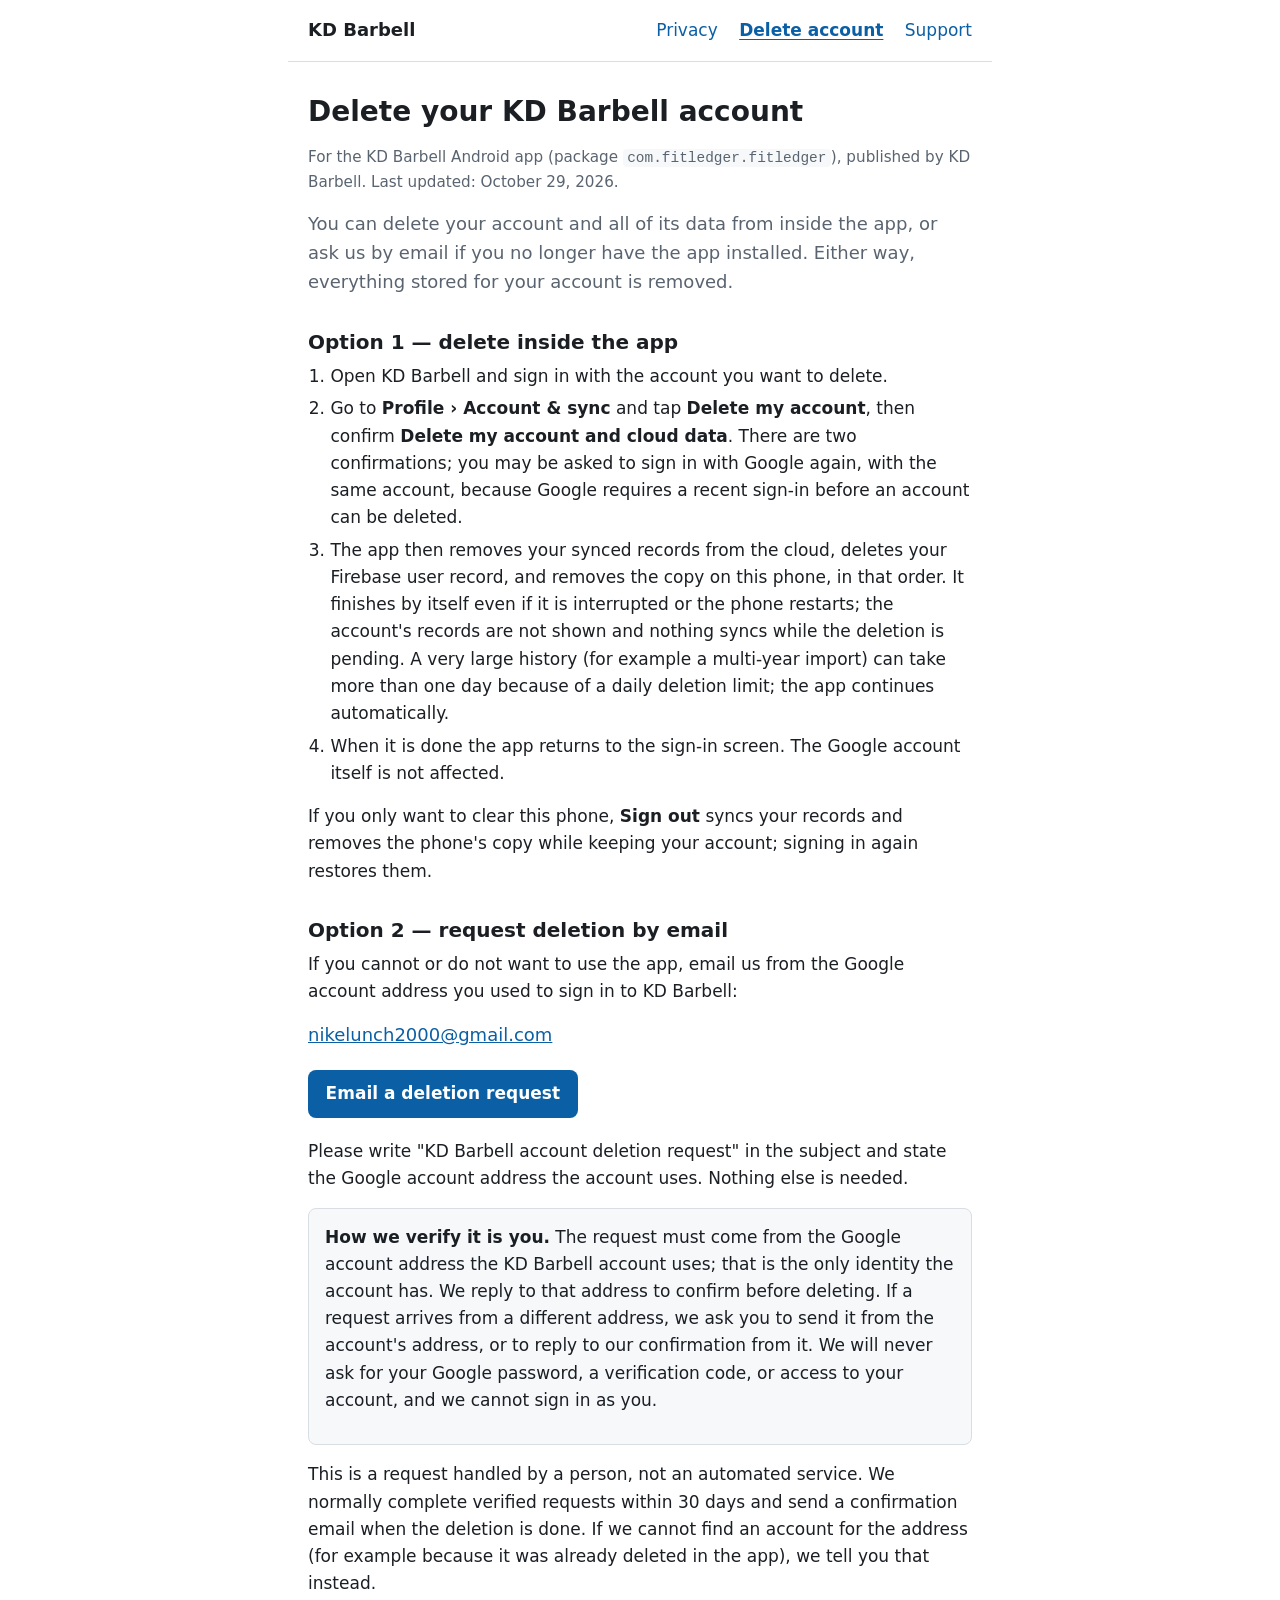
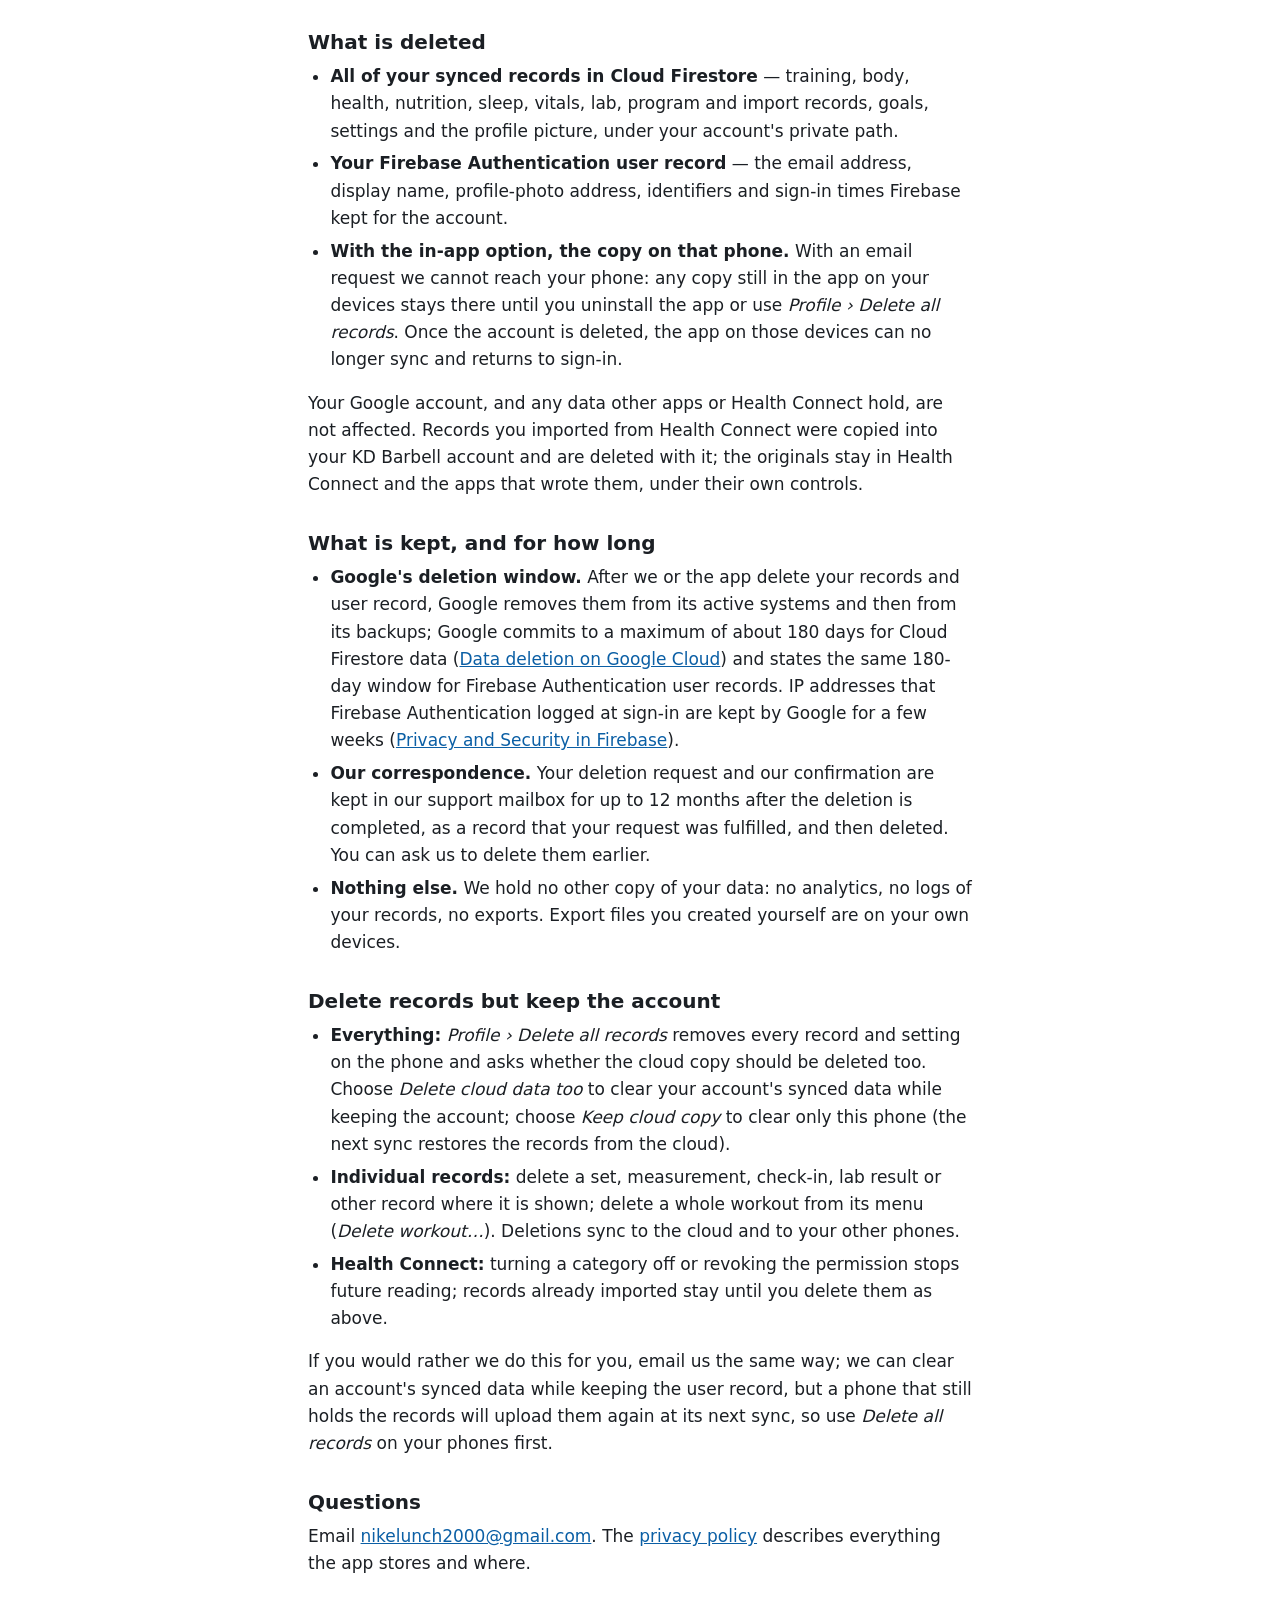
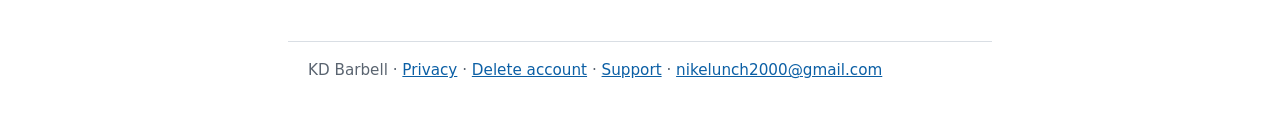
==== delete-account.html @ f9168381 "Publish KD Barbell privacy, deletion and support pages" ====
<!DOCTYPE html>
<html lang="en">
<head>
  <meta charset="utf-8">
  <meta name="viewport" content="width=device-width, initial-scale=1">
  <title>Delete your KD Barbell account</title>
  <meta name="description" content="How to delete your KD Barbell account and data: inside the Android app, or by email without installing the app.">
  <link rel="stylesheet" href="styles.css">
  <link rel="icon" href="favicon.svg" type="image/svg+xml">
</head>
<body>
  <header class="site">
    <a class="brand" href="index.html">KD Barbell</a>
    <nav aria-label="Site">
      <a href="privacy.html">Privacy</a>
      <a href="delete-account.html" aria-current="page">Delete account</a>
      <a href="support.html">Support</a>
    </nav>
  </header>

  <main>
    <h1>Delete your KD Barbell account</h1>
    <p class="meta">For the KD Barbell Android app (package <code>com.fitledger.fitledger</code>), published by KD Barbell. Last updated: October 29, 2026.</p>

    <p class="lead">You can delete your account and all of its data from inside the app, or ask us by email if you no longer have the app installed. Either way, everything stored for your account is removed.</p>

    <h2 id="in-app">Option 1 — delete inside the app</h2>
    <ol>
      <li>Open KD Barbell and sign in with the account you want to delete.</li>
      <li>Go to <strong>Profile › Account &amp; sync</strong> and tap <strong>Delete my account</strong>, then confirm <strong>Delete my account and cloud data</strong>. There are two confirmations; you may be asked to sign in with Google again, with the same account, because Google requires a recent sign-in before an account can be deleted.</li>
      <li>The app then removes your synced records from the cloud, deletes your Firebase user record, and removes the copy on this phone, in that order. It finishes by itself even if it is interrupted or the phone restarts; the account's records are not shown and nothing syncs while the deletion is pending. A very large history (for example a multi-year import) can take more than one day because of a daily deletion limit; the app continues automatically.</li>
      <li>When it is done the app returns to the sign-in screen. The Google account itself is not affected.</li>
    </ol>
    <p>If you only want to clear this phone, <strong>Sign out</strong> syncs your records and removes the phone's copy while keeping your account; signing in again restores them.</p>

    <h2 id="email">Option 2 — request deletion by email</h2>
    <p>If you cannot or do not want to use the app, email us from the Google account address you used to sign in to KD Barbell:</p>
    <p class="contact"><a href="mailto:nikelunch2000@gmail.com?subject=KD%20Barbell%20account%20deletion%20request">nikelunch2000@gmail.com</a></p>
    <p><a class="button" href="mailto:nikelunch2000@gmail.com?subject=KD%20Barbell%20account%20deletion%20request&amp;body=Please%20delete%20my%20KD%20Barbell%20account%20and%20all%20of%20its%20data.%0A%0AGoogle%20account%20used%20to%20sign%20in%3A%20">Email a deletion request</a></p>
    <p>Please write "KD Barbell account deletion request" in the subject and state the Google account address the account uses. Nothing else is needed.</p>
    <div class="note">
      <p><strong>How we verify it is you.</strong> The request must come from the Google account address the KD Barbell account uses; that is the only identity the account has. We reply to that address to confirm before deleting. If a request arrives from a different address, we ask you to send it from the account's address, or to reply to our confirmation from it. We will never ask for your Google password, a verification code, or access to your account, and we cannot sign in as you.</p>
    </div>
    <p>This is a request handled by a person, not an automated service. We normally complete verified requests within 30 days and send a confirmation email when the deletion is done. If we cannot find an account for the address (for example because it was already deleted in the app), we tell you that instead.</p>

    <h2 id="what-is-deleted">What is deleted</h2>
    <ul>
      <li><strong>All of your synced records in Cloud Firestore</strong> — training, body, health, nutrition, sleep, vitals, lab, program and import records, goals, settings and the profile picture, under your account's private path.</li>
      <li><strong>Your Firebase Authentication user record</strong> — the email address, display name, profile-photo address, identifiers and sign-in times Firebase kept for the account.</li>
      <li><strong>With the in-app option, the copy on that phone.</strong> With an email request we cannot reach your phone: any copy still in the app on your devices stays there until you uninstall the app or use <em>Profile › Delete all records</em>. Once the account is deleted, the app on those devices can no longer sync and returns to sign-in.</li>
    </ul>
    <p>Your Google account, and any data other apps or Health Connect hold, are not affected. Records you imported from Health Connect were copied into your KD Barbell account and are deleted with it; the originals stay in Health Connect and the apps that wrote them, under their own controls.</p>

    <h2 id="retained">What is kept, and for how long</h2>
    <ul>
      <li><strong>Google's deletion window.</strong> After we or the app delete your records and user record, Google removes them from its active systems and then from its backups; Google commits to a maximum of about 180 days for Cloud Firestore data (<a href="https://cloud.google.com/docs/security/deletion" rel="noopener">Data deletion on Google Cloud</a>) and states the same 180-day window for Firebase Authentication user records. IP addresses that Firebase Authentication logged at sign-in are kept by Google for a few weeks (<a href="https://firebase.google.com/support/privacy" rel="noopener">Privacy and Security in Firebase</a>).</li>
      <li><strong>Our correspondence.</strong> Your deletion request and our confirmation are kept in our support mailbox for up to 12 months after the deletion is completed, as a record that your request was fulfilled, and then deleted. You can ask us to delete them earlier.</li>
      <li><strong>Nothing else.</strong> We hold no other copy of your data: no analytics, no logs of your records, no exports. Export files you created yourself are on your own devices.</li>
    </ul>

    <h2 id="keep-account">Delete records but keep the account</h2>
    <ul>
      <li><strong>Everything:</strong> <em>Profile › Delete all records</em> removes every record and setting on the phone and asks whether the cloud copy should be deleted too. Choose <em>Delete cloud data too</em> to clear your account's synced data while keeping the account; choose <em>Keep cloud copy</em> to clear only this phone (the next sync restores the records from the cloud).</li>
      <li><strong>Individual records:</strong> delete a set, measurement, check-in, lab result or other record where it is shown; delete a whole workout from its menu (<em>Delete workout…</em>). Deletions sync to the cloud and to your other phones.</li>
      <li><strong>Health Connect:</strong> turning a category off or revoking the permission stops future reading; records already imported stay until you delete them as above.</li>
    </ul>
    <p>If you would rather we do this for you, email us the same way; we can clear an account's synced data while keeping the user record, but a phone that still holds the records will upload them again at its next sync, so use <em>Delete all records</em> on your phones first.</p>

    <h2 id="questions">Questions</h2>
    <p>Email <a href="mailto:nikelunch2000@gmail.com">nikelunch2000@gmail.com</a>. The <a href="privacy.html">privacy policy</a> describes everything the app stores and where.</p>
  </main>

  <footer class="site">
    <p>KD Barbell · <a href="privacy.html">Privacy</a> · <a href="delete-account.html">Delete account</a> · <a href="support.html">Support</a> · <a href="mailto:nikelunch2000@gmail.com">nikelunch2000@gmail.com</a></p>
  </footer>
</body>
</html>
---- styles.css ----
/* KD Barbell website — plain CSS, no frameworks, no web fonts. */

:root {
  color-scheme: light dark;
  --bg: #ffffff;
  --fg: #1b1f24;
  --muted: #5a6470;
  --line: #d9dee4;
  --accent: #0b5fa5;
  --accent-bg: #eef5fc;
  --note-bg: #f6f8fa;
}

@media (prefers-color-scheme: dark) {
  :root {
    --bg: #0f1216;
    --fg: #e6e9ee;
    --muted: #a4adb8;
    --line: #2b323b;
    --accent: #6fb3ff;
    --accent-bg: #16202d;
    --note-bg: #161b22;
  }
}

* {
  box-sizing: border-box;
}

html {
  -webkit-text-size-adjust: 100%;
}

body {
  margin: 0;
  background: var(--bg);
  color: var(--fg);
  font-family: system-ui, -apple-system, "Segoe UI", Roboto, "Helvetica Neue", Arial, sans-serif;
  font-size: 1.0625rem;
  line-height: 1.6;
}

header.site,
main,
footer.site {
  width: 100%;
  max-width: 44rem;
  margin: 0 auto;
  padding: 0 1.25rem;
}

header.site {
  display: flex;
  flex-wrap: wrap;
  align-items: center;
  gap: 0.5rem 1.25rem;
  padding-top: 1rem;
  padding-bottom: 1rem;
  border-bottom: 1px solid var(--line);
}

header.site .brand {
  font-weight: 700;
  font-size: 1.125rem;
  text-decoration: none;
  color: var(--fg);
  margin-right: auto;
}

header.site nav a {
  color: var(--accent);
  text-decoration: none;
  margin-right: 1rem;
}

header.site nav a:last-child {
  margin-right: 0;
}

header.site nav a[aria-current="page"] {
  font-weight: 600;
  text-decoration: underline;
  text-underline-offset: 0.2em;
}

main {
  padding-top: 1.5rem;
  padding-bottom: 3rem;
}

h1 {
  font-size: 1.75rem;
  line-height: 1.25;
  margin: 0.5rem 0 1rem;
}

h2 {
  font-size: 1.25rem;
  line-height: 1.3;
  margin: 2rem 0 0.5rem;
}

h3 {
  font-size: 1.0625rem;
  margin: 1.25rem 0 0.25rem;
}

p,
ul,
ol,
table {
  margin: 0 0 1rem;
}

ul,
ol {
  padding-left: 1.4rem;
}

li {
  margin-bottom: 0.35rem;
}

a {
  color: var(--accent);
}

a:focus-visible,
button:focus-visible {
  outline: 3px solid var(--accent);
  outline-offset: 2px;
}

code {
  font-family: ui-monospace, SFMono-Regular, Menlo, Consolas, monospace;
  font-size: 0.95em;
  background: var(--note-bg);
  padding: 0.05em 0.3em;
  border-radius: 4px;
  overflow-wrap: anywhere;
}

.lead {
  font-size: 1.125rem;
  color: var(--muted);
}

.meta {
  color: var(--muted);
  font-size: 0.95rem;
}

.note {
  background: var(--note-bg);
  border: 1px solid var(--line);
  border-radius: 8px;
  padding: 0.9rem 1rem;
  margin: 1rem 0;
}

.callout {
  background: var(--accent-bg);
  border: 1px solid var(--line);
  border-left: 4px solid var(--accent);
  border-radius: 8px;
  padding: 0.9rem 1rem;
  margin: 1rem 0;
}

.contact {
  font-size: 1.125rem;
  overflow-wrap: anywhere;
}

.button {
  display: inline-block;
  background: var(--accent);
  color: #ffffff;
  text-decoration: none;
  font-weight: 600;
  padding: 0.65rem 1.1rem;
  border-radius: 8px;
  margin: 0.25rem 0.5rem 0.25rem 0;
}

.button.secondary {
  background: transparent;
  color: var(--accent);
  border: 2px solid var(--accent);
}

.cards {
  display: grid;
  gap: 1rem;
  grid-template-columns: 1fr;
  padding: 0;
  list-style: none;
}

@media (min-width: 40rem) {
  .cards {
    grid-template-columns: 1fr 1fr;
  }
}

.cards li {
  border: 1px solid var(--line);
  border-radius: 10px;
  padding: 1rem;
  margin: 0;
}

.cards li h2 {
  margin: 0 0 0.35rem;
  font-size: 1.125rem;
}

.cards li p {
  margin: 0 0 0.5rem;
  color: var(--muted);
}

table {
  width: 100%;
  border-collapse: collapse;
  font-size: 0.95rem;
}

th,
td {
  text-align: left;
  vertical-align: top;
  padding: 0.5rem 0.6rem;
  border-bottom: 1px solid var(--line);
}

th {
  font-weight: 600;
}

.table-wrap {
  overflow-x: auto;
  -webkit-overflow-scrolling: touch;
}

footer.site {
  border-top: 1px solid var(--line);
  padding-top: 1rem;
  padding-bottom: 2rem;
  color: var(--muted);
  font-size: 0.95rem;
}

footer.site a {
  color: var(--accent);
}

@media print {
  header.site nav,
  .button {
    display: none;
  }
}
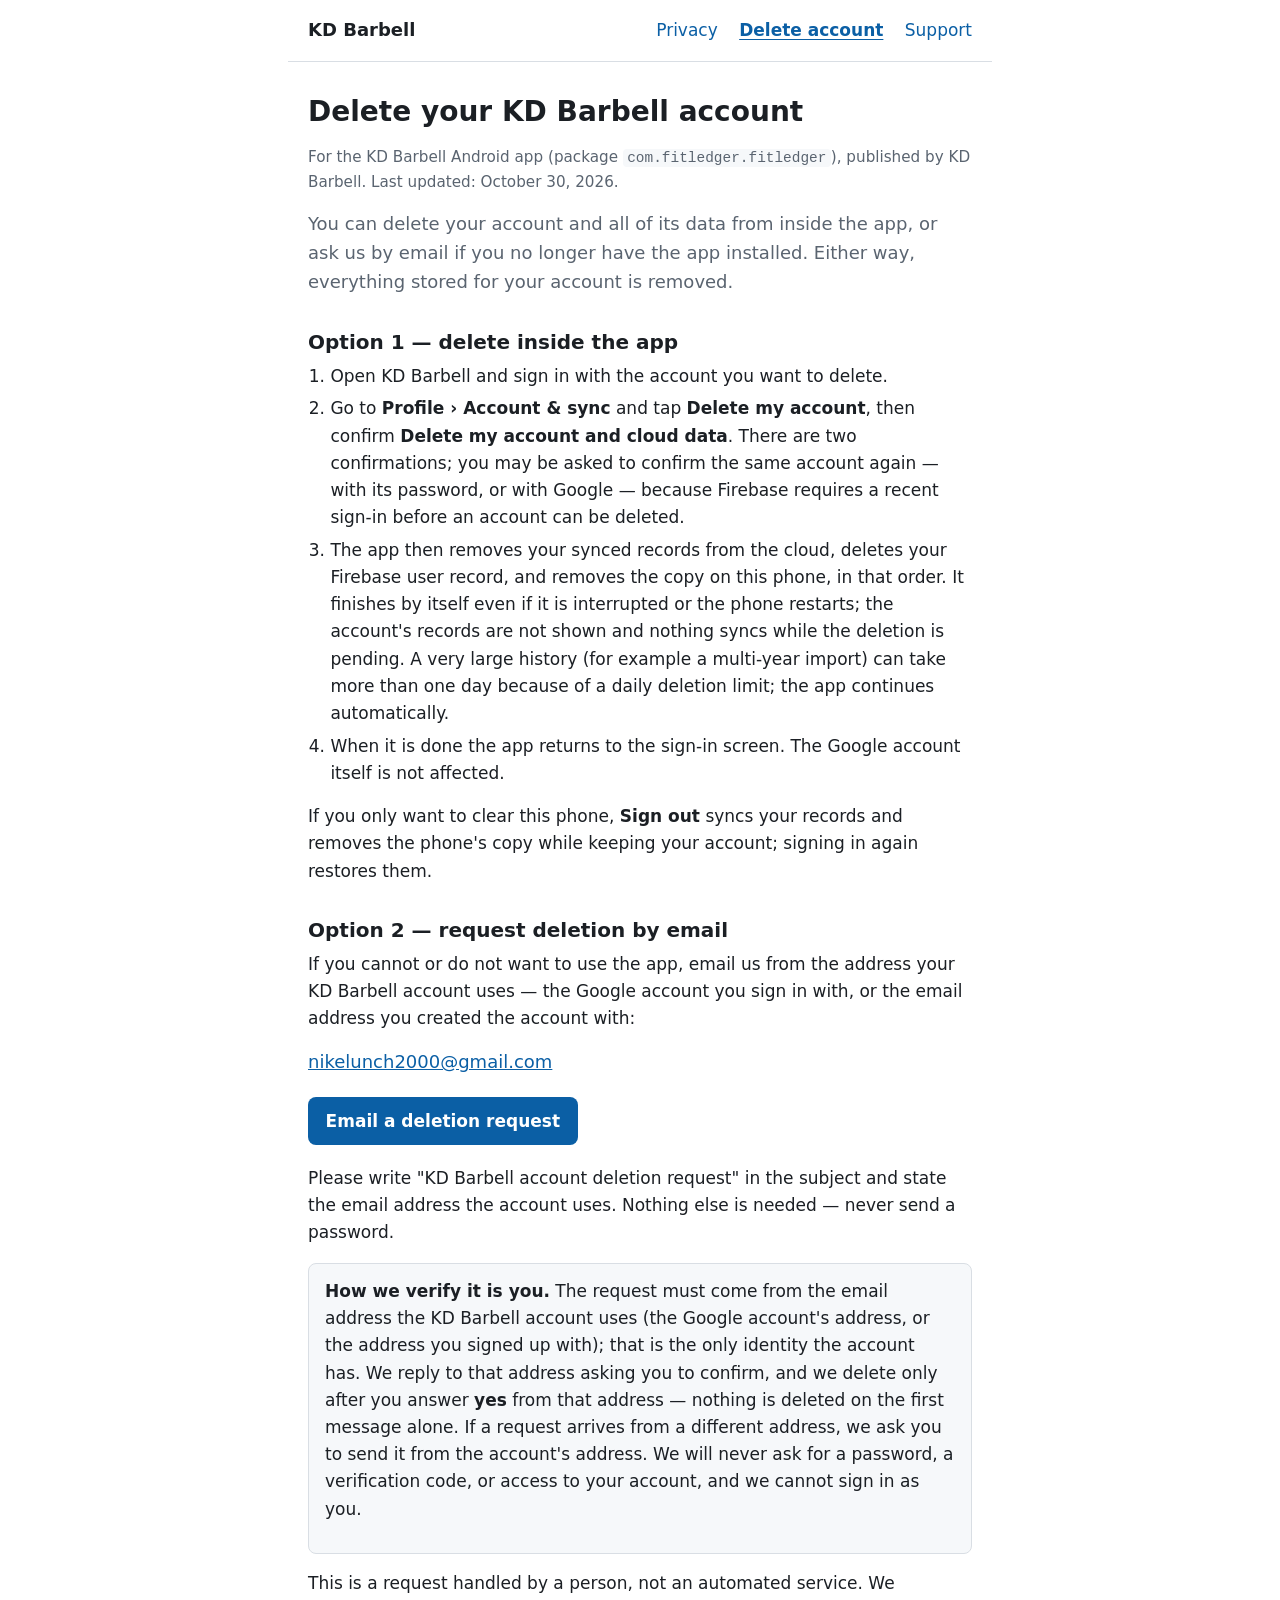
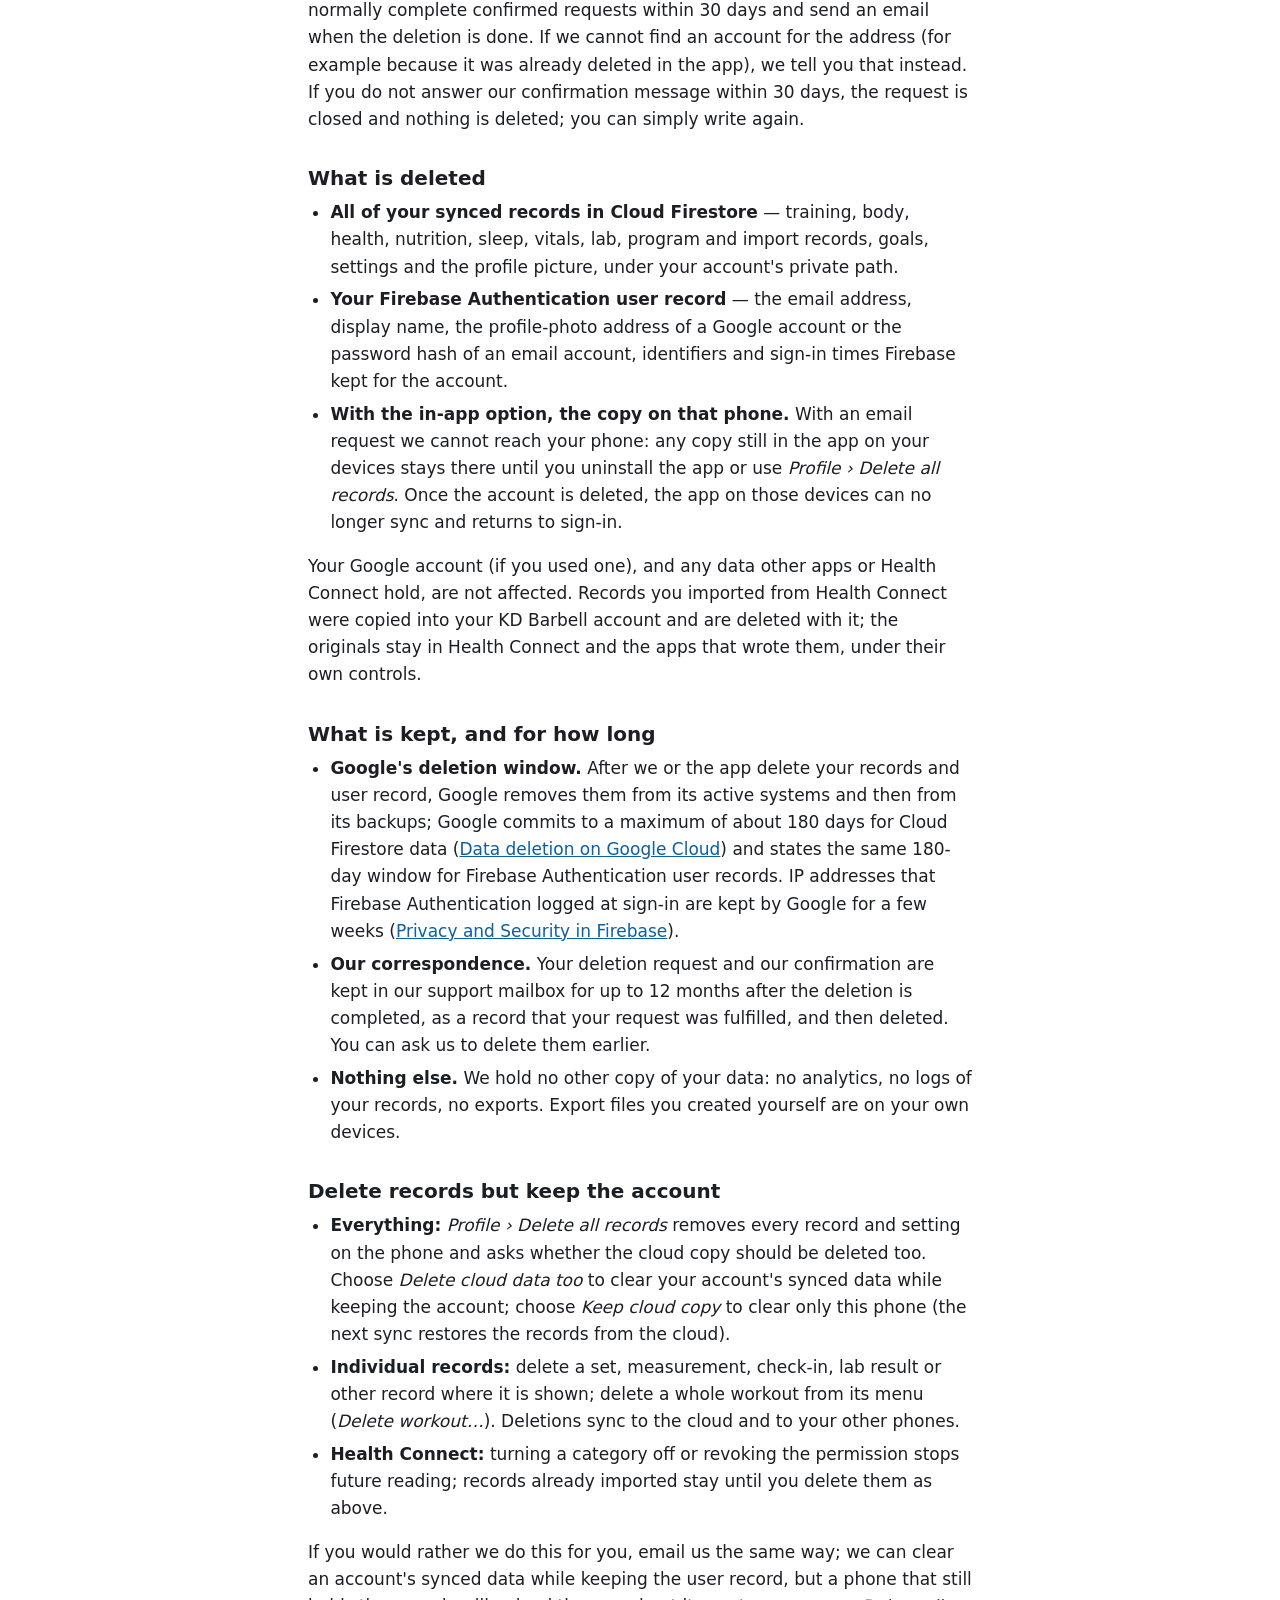
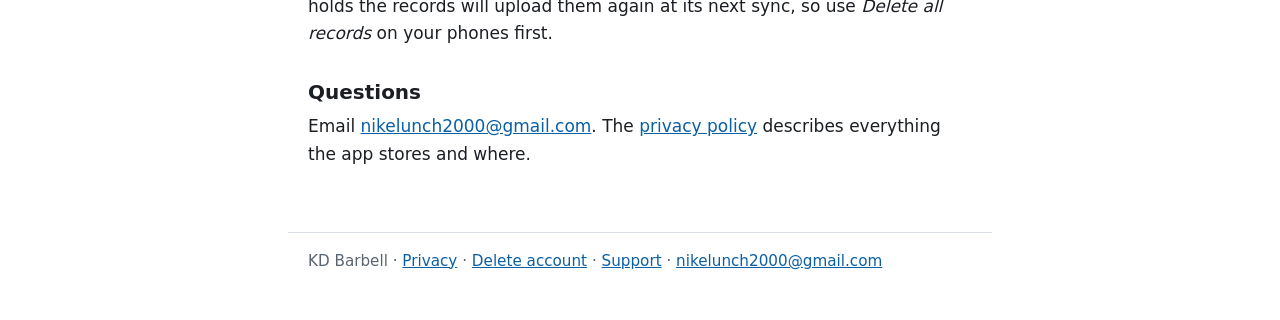
==== commit bd690544: "Document email/password accounts and verified deletion requests Update the four public pages for KD " ====
--- a/delete-account.html
+++ b/delete-account.html
@@ -1,77 +1,78 @@
-<!DOCTYPE html>
-<html lang="en">
-<head>
-  <meta charset="utf-8">
-  <meta name="viewport" content="width=device-width, initial-scale=1">
-  <title>Delete your KD Barbell account</title>
-  <meta name="description" content="How to delete your KD Barbell account and data: inside the Android app, or by email without installing the app.">
-  <link rel="stylesheet" href="styles.css">
-  <link rel="icon" href="favicon.svg" type="image/svg+xml">
-</head>
-<body>
-  <header class="site">
-    <a class="brand" href="index.html">KD Barbell</a>
-    <nav aria-label="Site">
-      <a href="privacy.html">Privacy</a>
-      <a href="delete-account.html" aria-current="page">Delete account</a>
-      <a href="support.html">Support</a>
-    </nav>
-  </header>
-
-  <main>
-    <h1>Delete your KD Barbell account</h1>
-    <p class="meta">For the KD Barbell Android app (package <code>com.fitledger.fitledger</code>), published by KD Barbell. Last updated: October 29, 2026.</p>
-
-    <p class="lead">You can delete your account and all of its data from inside the app, or ask us by email if you no longer have the app installed. Either way, everything stored for your account is removed.</p>
-
-    <h2 id="in-app">Option 1 — delete inside the app</h2>
-    <ol>
-      <li>Open KD Barbell and sign in with the account you want to delete.</li>
-      <li>Go to <strong>Profile › Account &amp; sync</strong> and tap <strong>Delete my account</strong>, then confirm <strong>Delete my account and cloud data</strong>. There are two confirmations; you may be asked to sign in with Google again, with the same account, because Google requires a recent sign-in before an account can be deleted.</li>
-      <li>The app then removes your synced records from the cloud, deletes your Firebase user record, and removes the copy on this phone, in that order. It finishes by itself even if it is interrupted or the phone restarts; the account's records are not shown and nothing syncs while the deletion is pending. A very large history (for example a multi-year import) can take more than one day because of a daily deletion limit; the app continues automatically.</li>
-      <li>When it is done the app returns to the sign-in screen. The Google account itself is not affected.</li>
-    </ol>
-    <p>If you only want to clear this phone, <strong>Sign out</strong> syncs your records and removes the phone's copy while keeping your account; signing in again restores them.</p>
-
-    <h2 id="email">Option 2 — request deletion by email</h2>
-    <p>If you cannot or do not want to use the app, email us from the Google account address you used to sign in to KD Barbell:</p>
-    <p class="contact"><a href="mailto:nikelunch2000@gmail.com?subject=KD%20Barbell%20account%20deletion%20request">nikelunch2000@gmail.com</a></p>
-    <p><a class="button" href="mailto:nikelunch2000@gmail.com?subject=KD%20Barbell%20account%20deletion%20request&amp;body=Please%20delete%20my%20KD%20Barbell%20account%20and%20all%20of%20its%20data.%0A%0AGoogle%20account%20used%20to%20sign%20in%3A%20">Email a deletion request</a></p>
-    <p>Please write "KD Barbell account deletion request" in the subject and state the Google account address the account uses. Nothing else is needed.</p>
-    <div class="note">
-      <p><strong>How we verify it is you.</strong> The request must come from the Google account address the KD Barbell account uses; that is the only identity the account has. We reply to that address to confirm before deleting. If a request arrives from a different address, we ask you to send it from the account's address, or to reply to our confirmation from it. We will never ask for your Google password, a verification code, or access to your account, and we cannot sign in as you.</p>
-    </div>
-    <p>This is a request handled by a person, not an automated service. We normally complete verified requests within 30 days and send a confirmation email when the deletion is done. If we cannot find an account for the address (for example because it was already deleted in the app), we tell you that instead.</p>
-
-    <h2 id="what-is-deleted">What is deleted</h2>
-    <ul>
-      <li><strong>All of your synced records in Cloud Firestore</strong> — training, body, health, nutrition, sleep, vitals, lab, program and import records, goals, settings and the profile picture, under your account's private path.</li>
-      <li><strong>Your Firebase Authentication user record</strong> — the email address, display name, profile-photo address, identifiers and sign-in times Firebase kept for the account.</li>
-      <li><strong>With the in-app option, the copy on that phone.</strong> With an email request we cannot reach your phone: any copy still in the app on your devices stays there until you uninstall the app or use <em>Profile › Delete all records</em>. Once the account is deleted, the app on those devices can no longer sync and returns to sign-in.</li>
-    </ul>
-    <p>Your Google account, and any data other apps or Health Connect hold, are not affected. Records you imported from Health Connect were copied into your KD Barbell account and are deleted with it; the originals stay in Health Connect and the apps that wrote them, under their own controls.</p>
-
-    <h2 id="retained">What is kept, and for how long</h2>
-    <ul>
-      <li><strong>Google's deletion window.</strong> After we or the app delete your records and user record, Google removes them from its active systems and then from its backups; Google commits to a maximum of about 180 days for Cloud Firestore data (<a href="https://cloud.google.com/docs/security/deletion" rel="noopener">Data deletion on Google Cloud</a>) and states the same 180-day window for Firebase Authentication user records. IP addresses that Firebase Authentication logged at sign-in are kept by Google for a few weeks (<a href="https://firebase.google.com/support/privacy" rel="noopener">Privacy and Security in Firebase</a>).</li>
-      <li><strong>Our correspondence.</strong> Your deletion request and our confirmation are kept in our support mailbox for up to 12 months after the deletion is completed, as a record that your request was fulfilled, and then deleted. You can ask us to delete them earlier.</li>
-      <li><strong>Nothing else.</strong> We hold no other copy of your data: no analytics, no logs of your records, no exports. Export files you created yourself are on your own devices.</li>
-    </ul>
-
-    <h2 id="keep-account">Delete records but keep the account</h2>
-    <ul>
-      <li><strong>Everything:</strong> <em>Profile › Delete all records</em> removes every record and setting on the phone and asks whether the cloud copy should be deleted too. Choose <em>Delete cloud data too</em> to clear your account's synced data while keeping the account; choose <em>Keep cloud copy</em> to clear only this phone (the next sync restores the records from the cloud).</li>
-      <li><strong>Individual records:</strong> delete a set, measurement, check-in, lab result or other record where it is shown; delete a whole workout from its menu (<em>Delete workout…</em>). Deletions sync to the cloud and to your other phones.</li>
-      <li><strong>Health Connect:</strong> turning a category off or revoking the permission stops future reading; records already imported stay until you delete them as above.</li>
-    </ul>
-    <p>If you would rather we do this for you, email us the same way; we can clear an account's synced data while keeping the user record, but a phone that still holds the records will upload them again at its next sync, so use <em>Delete all records</em> on your phones first.</p>
-
-    <h2 id="questions">Questions</h2>
-    <p>Email <a href="mailto:nikelunch2000@gmail.com">nikelunch2000@gmail.com</a>. The <a href="privacy.html">privacy policy</a> describes everything the app stores and where.</p>
-  </main>
-
-  <footer class="site">
-    <p>KD Barbell · <a href="privacy.html">Privacy</a> · <a href="delete-account.html">Delete account</a> · <a href="support.html">Support</a> · <a href="mailto:nikelunch2000@gmail.com">nikelunch2000@gmail.com</a></p>
-  </footer>
-</body>
-</html>
+<!DOCTYPE html>
+<html lang="en">
+<head>
+  <meta charset="utf-8">
+  <meta name="viewport" content="width=device-width, initial-scale=1">
+  <title>Delete your KD Barbell account</title>
+  <meta name="description" content="How to delete your KD Barbell account and data: inside the Android app, or by email without installing the app.">
+  <link rel="stylesheet" href="styles.css">
+  <link rel="icon" href="favicon.svg" type="image/svg+xml">
+</head>
+<body>
+  <header class="site">
+    <a class="brand" href="index.html">KD Barbell</a>
+    <nav aria-label="Site">
+      <a href="privacy.html">Privacy</a>
+      <a href="delete-account.html" aria-current="page">Delete account</a>
+      <a href="support.html">Support</a>
+    </nav>
+  </header>
+
+  <main>
+    <h1>Delete your KD Barbell account</h1>
+    <p class="meta">For the KD Barbell Android app (package <code>com.fitledger.fitledger</code>), published by KD Barbell. Last updated: October 30, 2026.</p>
+
+    <p class="lead">You can delete your account and all of its data from inside the app, or ask us by email if you no longer have the app installed. Either way, everything stored for your account is removed.</p>
+
+    <h2 id="in-app">Option 1 — delete inside the app</h2>
+    <ol>
+      <li>Open KD Barbell and sign in with the account you want to delete.</li>
+      <li>Go to <strong>Profile › Account &amp; sync</strong> and tap <strong>Delete my account</strong>, then confirm <strong>Delete my account and cloud data</strong>. There are two confirmations; you may be asked to confirm the same account again — with its password, or with Google — because Firebase requires a recent sign-in before an account can be deleted.</li>
+      <li>The app then removes your synced records from the cloud, deletes your Firebase user record, and removes the copy on this phone, in that order. It finishes by itself even if it is interrupted or the phone restarts; the account's records are not shown and nothing syncs while the deletion is pending. A very large history (for example a multi-year import) can take more than one day because of a daily deletion limit; the app continues automatically.</li>
+      <li>When it is done the app returns to the sign-in screen. The Google account itself is not affected.</li>
+    </ol>
+    <p>If you only want to clear this phone, <strong>Sign out</strong> syncs your records and removes the phone's copy while keeping your account; signing in again restores them.</p>
+
+    <h2 id="email">Option 2 — request deletion by email</h2>
+    <p>If you cannot or do not want to use the app, email us from the address your KD Barbell account uses — the Google account you sign in with, or the email address you created the account with:</p>
+    <p class="contact"><a href="mailto:nikelunch2000@gmail.com?subject=KD%20Barbell%20account%20deletion%20request">nikelunch2000@gmail.com</a></p>
+    <p><a class="button" href="mailto:nikelunch2000@gmail.com?subject=KD%20Barbell%20account%20deletion%20request&amp;body=Please%20delete%20my%20KD%20Barbell%20account%20and%20all%20of%20its%20data.%0A%0AAccount%20email%20address%3A%20">Email a deletion request</a></p>
+    <p>Please write "KD Barbell account deletion request" in the subject and state the email address the account uses. Nothing else is needed — never send a password.</p>
+    <div class="note">
+      <p><strong>How we verify it is you.</strong> The request must come from the email address the KD Barbell account uses (the Google account's address, or the address you signed up with); that is the only identity the account has. We reply to that address asking you to confirm, and we delete only after you answer <strong>yes</strong> from that address — nothing is deleted on the first message alone. If a request arrives from a different address, we ask you to send it from the account's address. We will never ask for a password, a verification code, or access to your account, and we cannot sign in as you.</p>
+    </div>
+    <p>This is a request handled by a person, not an automated service. We normally complete confirmed requests within 30 days and send an email when the deletion is done. If we cannot find an account for the address (for example because it was already deleted in the app), we tell you that instead. If you do not answer our confirmation message within 30 days, the request is closed and nothing is deleted; you can simply write again.</p>
+
+    <h2 id="what-is-deleted">What is deleted</h2>
+    <ul>
+      <li><strong>All of your synced records in Cloud Firestore</strong> — training, body, health, nutrition, sleep, vitals, lab, program and import records, goals, settings and the profile picture, under your account's private path.</li>
+      <li><strong>Your Firebase Authentication user record</strong> — the email address, display name, the profile-photo address of a Google account or the password hash of an email account, identifiers and sign-in times Firebase kept for the account.</li>
+      <li><strong>With the in-app option, the copy on that phone.</strong> With an email request we cannot reach your phone: any copy still in the app on your devices stays there until you uninstall the app or use <em>Profile › Delete all records</em>. Once the account is deleted, the app on those devices can no longer sync and returns to sign-in.</li>
+    </ul>
+    <p>Your Google account (if you used one), and any data other apps or Health Connect hold, are not affected. Records you imported from Health Connect were copied into your KD Barbell account and are deleted with it; the originals stay in Health Connect and the apps that wrote them, under their own controls.</p>
+
+    <h2 id="retained">What is kept, and for how long</h2>
+    <ul>
+      <li><strong>Google's deletion window.</strong> After we or the app delete your records and user record, Google removes them from its active systems and then from its backups; Google commits to a maximum of about 180 days for Cloud Firestore data (<a href="https://cloud.google.com/docs/security/deletion" rel="noopener">Data deletion on Google Cloud</a>) and states the same 180-day window for Firebase Authentication user records. IP addresses that Firebase Authentication logged at sign-in are kept by Google for a few weeks (<a href="https://firebase.google.com/support/privacy" rel="noopener">Privacy and Security in Firebase</a>).</li>
+      <li><strong>Our correspondence.</strong> Your deletion request and our confirmation are kept in our support mailbox for up to 12 months after the deletion is completed, as a record that your request was fulfilled, and then deleted. You can ask us to delete them earlier.</li>
+      <li><strong>Nothing else.</strong> We hold no other copy of your data: no analytics, no logs of your records, no exports. Export files you created yourself are on your own devices.</li>
+    </ul>
+
+    <h2 id="keep-account">Delete records but keep the account</h2>
+    <ul>
+      <li><strong>Everything:</strong> <em>Profile › Delete all records</em> removes every record and setting on the phone and asks whether the cloud copy should be deleted too. Choose <em>Delete cloud data too</em> to clear your account's synced data while keeping the account; choose <em>Keep cloud copy</em> to clear only this phone (the next sync restores the records from the cloud).</li>
+      <li><strong>Individual records:</strong> delete a set, measurement, check-in, lab result or other record where it is shown; delete a whole workout from its menu (<em>Delete workout…</em>). Deletions sync to the cloud and to your other phones.</li>
+      <li><strong>Health Connect:</strong> turning a category off or revoking the permission stops future reading; records already imported stay until you delete them as above.</li>
+    </ul>
+    <p>If you would rather we do this for you, email us the same way; we can clear an account's synced data while keeping the user record, but a phone that still holds the records will upload them again at its next sync, so use <em>Delete all records</em> on your phones first.</p>
+
+    <h2 id="questions">Questions</h2>
+    <p>Email <a href="mailto:nikelunch2000@gmail.com">nikelunch2000@gmail.com</a>. The <a href="privacy.html">privacy policy</a> describes everything the app stores and where.</p>
+  </main>
+
+  <footer class="site">
+    <p>KD Barbell · <a href="privacy.html">Privacy</a> · <a href="delete-account.html">Delete account</a> · <a href="support.html">Support</a> · <a href="mailto:nikelunch2000@gmail.com">nikelunch2000@gmail.com</a></p>
+  </footer>
+</body>
+</html>
+
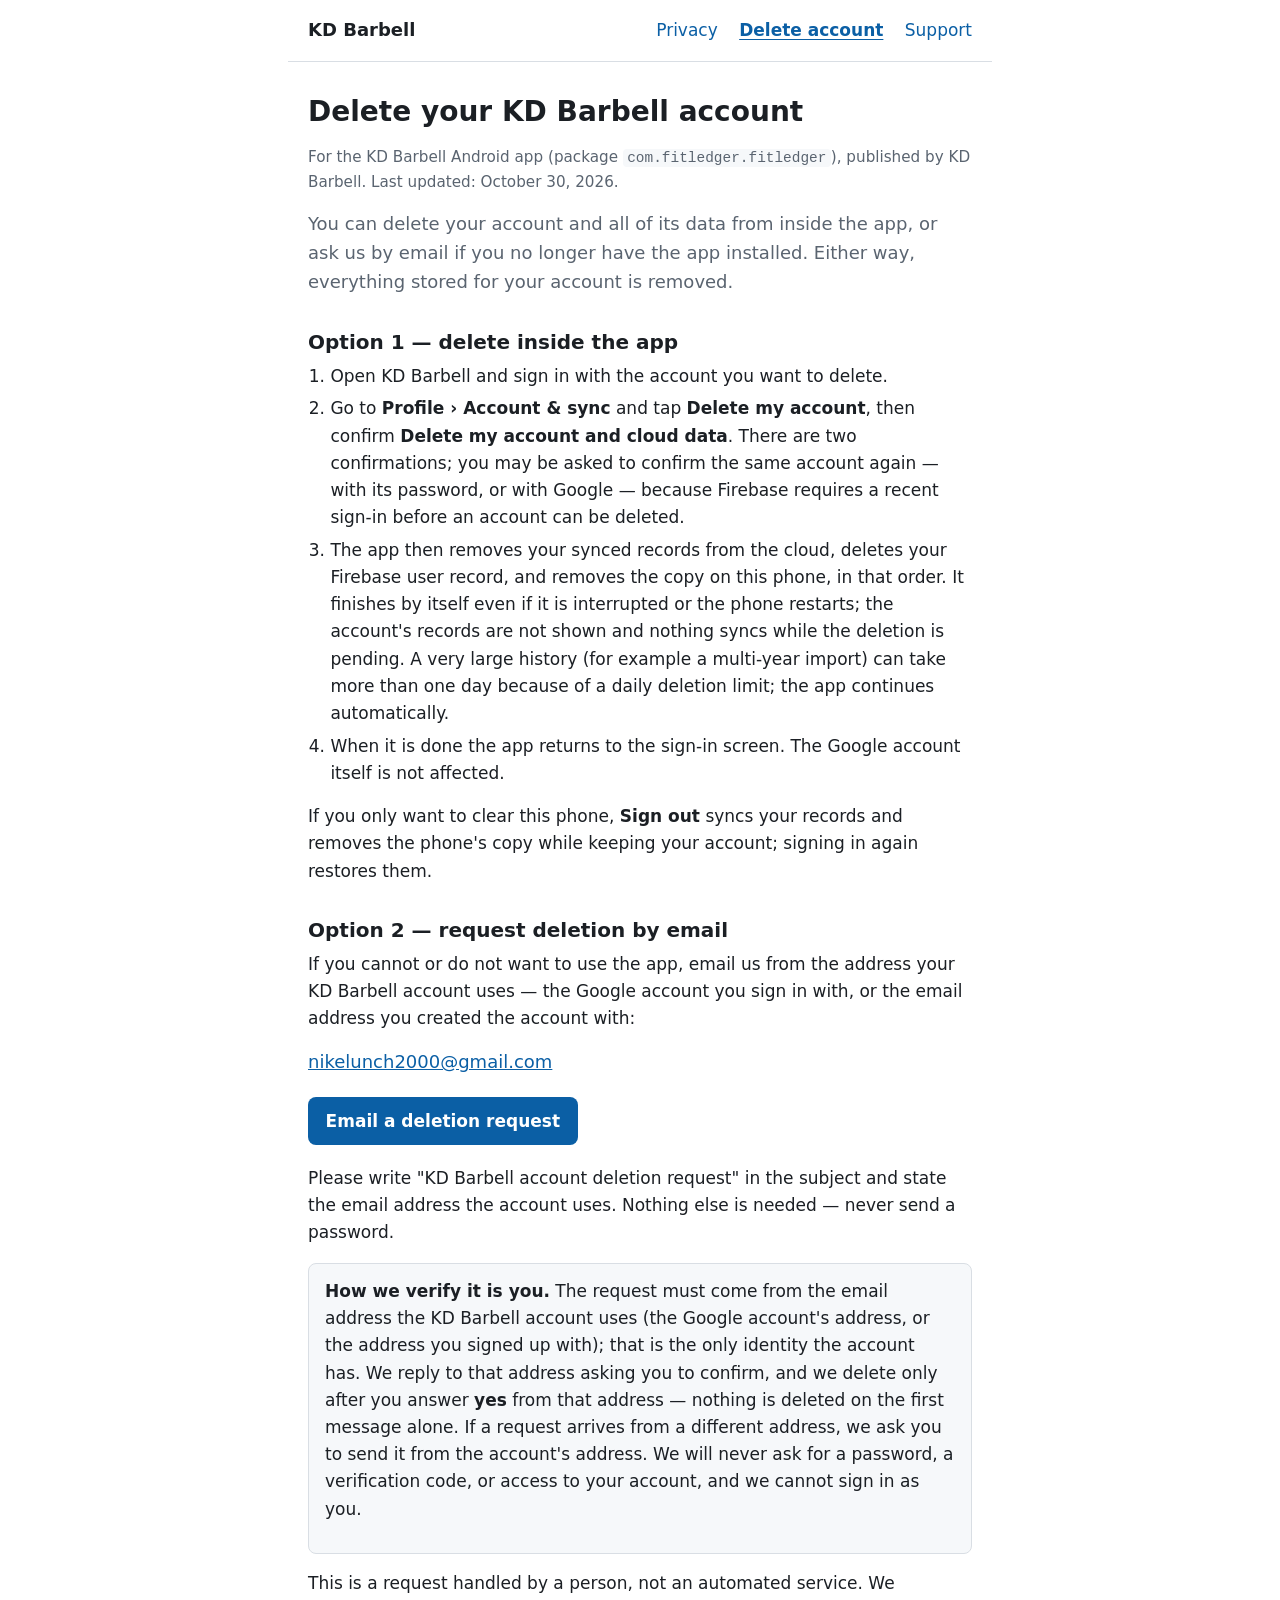
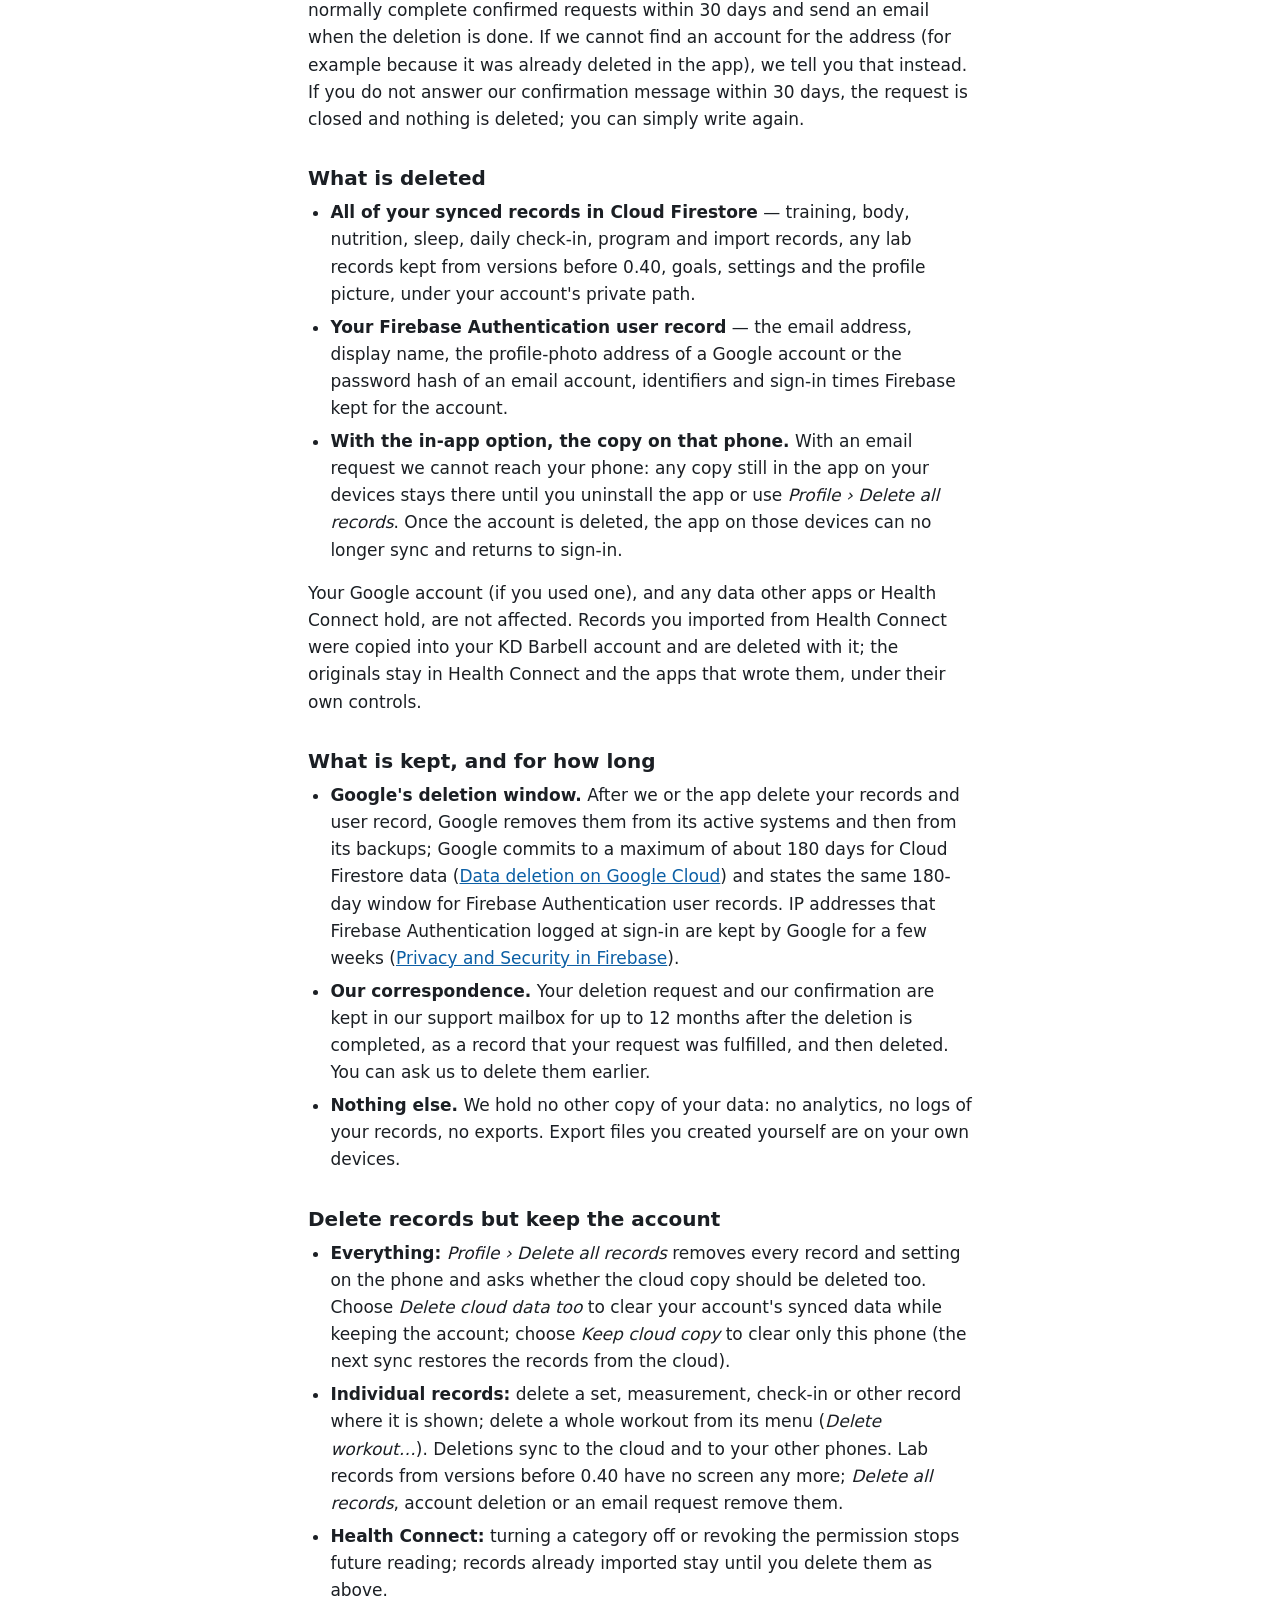
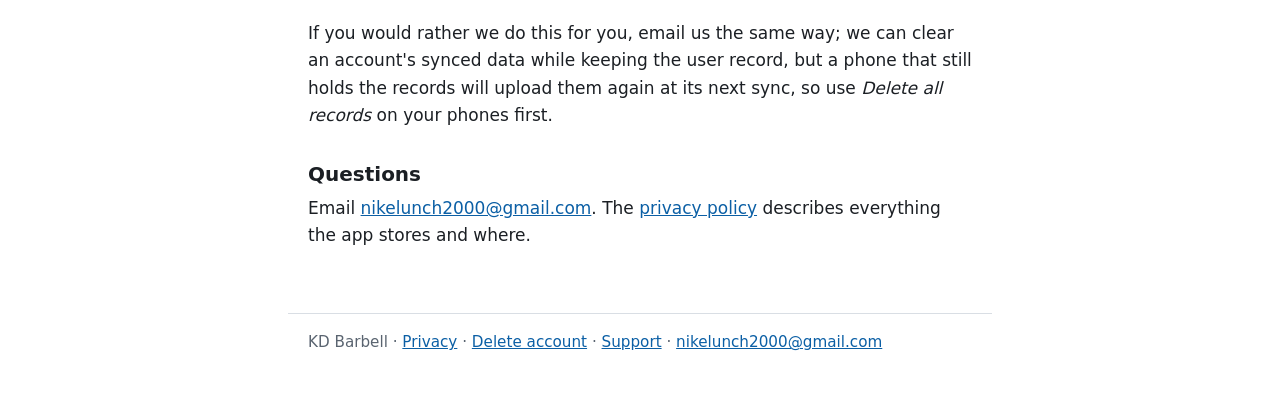
==== commit 1ad2778d: "Update public pages for v0.40 fitness features and retained legacy records" ====
--- a/delete-account.html
+++ b/delete-account.html
@@ -1,78 +1,78 @@
-<!DOCTYPE html>
-<html lang="en">
-<head>
-  <meta charset="utf-8">
-  <meta name="viewport" content="width=device-width, initial-scale=1">
-  <title>Delete your KD Barbell account</title>
-  <meta name="description" content="How to delete your KD Barbell account and data: inside the Android app, or by email without installing the app.">
-  <link rel="stylesheet" href="styles.css">
-  <link rel="icon" href="favicon.svg" type="image/svg+xml">
-</head>
-<body>
-  <header class="site">
-    <a class="brand" href="index.html">KD Barbell</a>
-    <nav aria-label="Site">
-      <a href="privacy.html">Privacy</a>
-      <a href="delete-account.html" aria-current="page">Delete account</a>
-      <a href="support.html">Support</a>
-    </nav>
-  </header>
-
-  <main>
-    <h1>Delete your KD Barbell account</h1>
-    <p class="meta">For the KD Barbell Android app (package <code>com.fitledger.fitledger</code>), published by KD Barbell. Last updated: October 30, 2026.</p>
-
-    <p class="lead">You can delete your account and all of its data from inside the app, or ask us by email if you no longer have the app installed. Either way, everything stored for your account is removed.</p>
-
-    <h2 id="in-app">Option 1 — delete inside the app</h2>
-    <ol>
-      <li>Open KD Barbell and sign in with the account you want to delete.</li>
-      <li>Go to <strong>Profile › Account &amp; sync</strong> and tap <strong>Delete my account</strong>, then confirm <strong>Delete my account and cloud data</strong>. There are two confirmations; you may be asked to confirm the same account again — with its password, or with Google — because Firebase requires a recent sign-in before an account can be deleted.</li>
-      <li>The app then removes your synced records from the cloud, deletes your Firebase user record, and removes the copy on this phone, in that order. It finishes by itself even if it is interrupted or the phone restarts; the account's records are not shown and nothing syncs while the deletion is pending. A very large history (for example a multi-year import) can take more than one day because of a daily deletion limit; the app continues automatically.</li>
-      <li>When it is done the app returns to the sign-in screen. The Google account itself is not affected.</li>
-    </ol>
-    <p>If you only want to clear this phone, <strong>Sign out</strong> syncs your records and removes the phone's copy while keeping your account; signing in again restores them.</p>
-
-    <h2 id="email">Option 2 — request deletion by email</h2>
-    <p>If you cannot or do not want to use the app, email us from the address your KD Barbell account uses — the Google account you sign in with, or the email address you created the account with:</p>
-    <p class="contact"><a href="mailto:nikelunch2000@gmail.com?subject=KD%20Barbell%20account%20deletion%20request">nikelunch2000@gmail.com</a></p>
-    <p><a class="button" href="mailto:nikelunch2000@gmail.com?subject=KD%20Barbell%20account%20deletion%20request&amp;body=Please%20delete%20my%20KD%20Barbell%20account%20and%20all%20of%20its%20data.%0A%0AAccount%20email%20address%3A%20">Email a deletion request</a></p>
-    <p>Please write "KD Barbell account deletion request" in the subject and state the email address the account uses. Nothing else is needed — never send a password.</p>
-    <div class="note">
-      <p><strong>How we verify it is you.</strong> The request must come from the email address the KD Barbell account uses (the Google account's address, or the address you signed up with); that is the only identity the account has. We reply to that address asking you to confirm, and we delete only after you answer <strong>yes</strong> from that address — nothing is deleted on the first message alone. If a request arrives from a different address, we ask you to send it from the account's address. We will never ask for a password, a verification code, or access to your account, and we cannot sign in as you.</p>
-    </div>
-    <p>This is a request handled by a person, not an automated service. We normally complete confirmed requests within 30 days and send an email when the deletion is done. If we cannot find an account for the address (for example because it was already deleted in the app), we tell you that instead. If you do not answer our confirmation message within 30 days, the request is closed and nothing is deleted; you can simply write again.</p>
-
-    <h2 id="what-is-deleted">What is deleted</h2>
-    <ul>
-      <li><strong>All of your synced records in Cloud Firestore</strong> — training, body, health, nutrition, sleep, vitals, lab, program and import records, goals, settings and the profile picture, under your account's private path.</li>
-      <li><strong>Your Firebase Authentication user record</strong> — the email address, display name, the profile-photo address of a Google account or the password hash of an email account, identifiers and sign-in times Firebase kept for the account.</li>
-      <li><strong>With the in-app option, the copy on that phone.</strong> With an email request we cannot reach your phone: any copy still in the app on your devices stays there until you uninstall the app or use <em>Profile › Delete all records</em>. Once the account is deleted, the app on those devices can no longer sync and returns to sign-in.</li>
-    </ul>
-    <p>Your Google account (if you used one), and any data other apps or Health Connect hold, are not affected. Records you imported from Health Connect were copied into your KD Barbell account and are deleted with it; the originals stay in Health Connect and the apps that wrote them, under their own controls.</p>
-
-    <h2 id="retained">What is kept, and for how long</h2>
-    <ul>
-      <li><strong>Google's deletion window.</strong> After we or the app delete your records and user record, Google removes them from its active systems and then from its backups; Google commits to a maximum of about 180 days for Cloud Firestore data (<a href="https://cloud.google.com/docs/security/deletion" rel="noopener">Data deletion on Google Cloud</a>) and states the same 180-day window for Firebase Authentication user records. IP addresses that Firebase Authentication logged at sign-in are kept by Google for a few weeks (<a href="https://firebase.google.com/support/privacy" rel="noopener">Privacy and Security in Firebase</a>).</li>
-      <li><strong>Our correspondence.</strong> Your deletion request and our confirmation are kept in our support mailbox for up to 12 months after the deletion is completed, as a record that your request was fulfilled, and then deleted. You can ask us to delete them earlier.</li>
-      <li><strong>Nothing else.</strong> We hold no other copy of your data: no analytics, no logs of your records, no exports. Export files you created yourself are on your own devices.</li>
-    </ul>
-
-    <h2 id="keep-account">Delete records but keep the account</h2>
-    <ul>
-      <li><strong>Everything:</strong> <em>Profile › Delete all records</em> removes every record and setting on the phone and asks whether the cloud copy should be deleted too. Choose <em>Delete cloud data too</em> to clear your account's synced data while keeping the account; choose <em>Keep cloud copy</em> to clear only this phone (the next sync restores the records from the cloud).</li>
-      <li><strong>Individual records:</strong> delete a set, measurement, check-in, lab result or other record where it is shown; delete a whole workout from its menu (<em>Delete workout…</em>). Deletions sync to the cloud and to your other phones.</li>
-      <li><strong>Health Connect:</strong> turning a category off or revoking the permission stops future reading; records already imported stay until you delete them as above.</li>
-    </ul>
-    <p>If you would rather we do this for you, email us the same way; we can clear an account's synced data while keeping the user record, but a phone that still holds the records will upload them again at its next sync, so use <em>Delete all records</em> on your phones first.</p>
-
-    <h2 id="questions">Questions</h2>
-    <p>Email <a href="mailto:nikelunch2000@gmail.com">nikelunch2000@gmail.com</a>. The <a href="privacy.html">privacy policy</a> describes everything the app stores and where.</p>
-  </main>
-
-  <footer class="site">
-    <p>KD Barbell · <a href="privacy.html">Privacy</a> · <a href="delete-account.html">Delete account</a> · <a href="support.html">Support</a> · <a href="mailto:nikelunch2000@gmail.com">nikelunch2000@gmail.com</a></p>
-  </footer>
-</body>
-</html>
-
+<!DOCTYPE html>
+<html lang="en">
+<head>
+  <meta charset="utf-8">
+  <meta name="viewport" content="width=device-width, initial-scale=1">
+  <title>Delete your KD Barbell account</title>
+  <meta name="description" content="How to delete your KD Barbell account and data: inside the Android app, or by email without installing the app.">
+  <link rel="stylesheet" href="styles.css">
+  <link rel="icon" href="favicon.svg" type="image/svg+xml">
+</head>
+<body>
+  <header class="site">
+    <a class="brand" href="index.html">KD Barbell</a>
+    <nav aria-label="Site">
+      <a href="privacy.html">Privacy</a>
+      <a href="delete-account.html" aria-current="page">Delete account</a>
+      <a href="support.html">Support</a>
+    </nav>
+  </header>
+
+  <main>
+    <h1>Delete your KD Barbell account</h1>
+    <p class="meta">For the KD Barbell Android app (package <code>com.fitledger.fitledger</code>), published by KD Barbell. Last updated: October 30, 2026.</p>
+
+    <p class="lead">You can delete your account and all of its data from inside the app, or ask us by email if you no longer have the app installed. Either way, everything stored for your account is removed.</p>
+
+    <h2 id="in-app">Option 1 — delete inside the app</h2>
+    <ol>
+      <li>Open KD Barbell and sign in with the account you want to delete.</li>
+      <li>Go to <strong>Profile › Account &amp; sync</strong> and tap <strong>Delete my account</strong>, then confirm <strong>Delete my account and cloud data</strong>. There are two confirmations; you may be asked to confirm the same account again — with its password, or with Google — because Firebase requires a recent sign-in before an account can be deleted.</li>
+      <li>The app then removes your synced records from the cloud, deletes your Firebase user record, and removes the copy on this phone, in that order. It finishes by itself even if it is interrupted or the phone restarts; the account's records are not shown and nothing syncs while the deletion is pending. A very large history (for example a multi-year import) can take more than one day because of a daily deletion limit; the app continues automatically.</li>
+      <li>When it is done the app returns to the sign-in screen. The Google account itself is not affected.</li>
+    </ol>
+    <p>If you only want to clear this phone, <strong>Sign out</strong> syncs your records and removes the phone's copy while keeping your account; signing in again restores them.</p>
+
+    <h2 id="email">Option 2 — request deletion by email</h2>
+    <p>If you cannot or do not want to use the app, email us from the address your KD Barbell account uses — the Google account you sign in with, or the email address you created the account with:</p>
+    <p class="contact"><a href="mailto:nikelunch2000@gmail.com?subject=KD%20Barbell%20account%20deletion%20request">nikelunch2000@gmail.com</a></p>
+    <p><a class="button" href="mailto:nikelunch2000@gmail.com?subject=KD%20Barbell%20account%20deletion%20request&amp;body=Please%20delete%20my%20KD%20Barbell%20account%20and%20all%20of%20its%20data.%0A%0AAccount%20email%20address%3A%20">Email a deletion request</a></p>
+    <p>Please write "KD Barbell account deletion request" in the subject and state the email address the account uses. Nothing else is needed — never send a password.</p>
+    <div class="note">
+      <p><strong>How we verify it is you.</strong> The request must come from the email address the KD Barbell account uses (the Google account's address, or the address you signed up with); that is the only identity the account has. We reply to that address asking you to confirm, and we delete only after you answer <strong>yes</strong> from that address — nothing is deleted on the first message alone. If a request arrives from a different address, we ask you to send it from the account's address. We will never ask for a password, a verification code, or access to your account, and we cannot sign in as you.</p>
+    </div>
+    <p>This is a request handled by a person, not an automated service. We normally complete confirmed requests within 30 days and send an email when the deletion is done. If we cannot find an account for the address (for example because it was already deleted in the app), we tell you that instead. If you do not answer our confirmation message within 30 days, the request is closed and nothing is deleted; you can simply write again.</p>
+
+    <h2 id="what-is-deleted">What is deleted</h2>
+    <ul>
+      <li><strong>All of your synced records in Cloud Firestore</strong> — training, body, nutrition, sleep, daily check-in, program and import records, any lab records kept from versions before 0.40, goals, settings and the profile picture, under your account's private path.</li>
+      <li><strong>Your Firebase Authentication user record</strong> — the email address, display name, the profile-photo address of a Google account or the password hash of an email account, identifiers and sign-in times Firebase kept for the account.</li>
+      <li><strong>With the in-app option, the copy on that phone.</strong> With an email request we cannot reach your phone: any copy still in the app on your devices stays there until you uninstall the app or use <em>Profile › Delete all records</em>. Once the account is deleted, the app on those devices can no longer sync and returns to sign-in.</li>
+    </ul>
+    <p>Your Google account (if you used one), and any data other apps or Health Connect hold, are not affected. Records you imported from Health Connect were copied into your KD Barbell account and are deleted with it; the originals stay in Health Connect and the apps that wrote them, under their own controls.</p>
+
+    <h2 id="retained">What is kept, and for how long</h2>
+    <ul>
+      <li><strong>Google's deletion window.</strong> After we or the app delete your records and user record, Google removes them from its active systems and then from its backups; Google commits to a maximum of about 180 days for Cloud Firestore data (<a href="https://cloud.google.com/docs/security/deletion" rel="noopener">Data deletion on Google Cloud</a>) and states the same 180-day window for Firebase Authentication user records. IP addresses that Firebase Authentication logged at sign-in are kept by Google for a few weeks (<a href="https://firebase.google.com/support/privacy" rel="noopener">Privacy and Security in Firebase</a>).</li>
+      <li><strong>Our correspondence.</strong> Your deletion request and our confirmation are kept in our support mailbox for up to 12 months after the deletion is completed, as a record that your request was fulfilled, and then deleted. You can ask us to delete them earlier.</li>
+      <li><strong>Nothing else.</strong> We hold no other copy of your data: no analytics, no logs of your records, no exports. Export files you created yourself are on your own devices.</li>
+    </ul>
+
+    <h2 id="keep-account">Delete records but keep the account</h2>
+    <ul>
+      <li><strong>Everything:</strong> <em>Profile › Delete all records</em> removes every record and setting on the phone and asks whether the cloud copy should be deleted too. Choose <em>Delete cloud data too</em> to clear your account's synced data while keeping the account; choose <em>Keep cloud copy</em> to clear only this phone (the next sync restores the records from the cloud).</li>
+      <li><strong>Individual records:</strong> delete a set, measurement, check-in or other record where it is shown; delete a whole workout from its menu (<em>Delete workout…</em>). Deletions sync to the cloud and to your other phones. Lab records from versions before 0.40 have no screen any more; <em>Delete all records</em>, account deletion or an email request remove them.</li>
+      <li><strong>Health Connect:</strong> turning a category off or revoking the permission stops future reading; records already imported stay until you delete them as above.</li>
+    </ul>
+    <p>If you would rather we do this for you, email us the same way; we can clear an account's synced data while keeping the user record, but a phone that still holds the records will upload them again at its next sync, so use <em>Delete all records</em> on your phones first.</p>
+
+    <h2 id="questions">Questions</h2>
+    <p>Email <a href="mailto:nikelunch2000@gmail.com">nikelunch2000@gmail.com</a>. The <a href="privacy.html">privacy policy</a> describes everything the app stores and where.</p>
+  </main>
+
+  <footer class="site">
+    <p>KD Barbell · <a href="privacy.html">Privacy</a> · <a href="delete-account.html">Delete account</a> · <a href="support.html">Support</a> · <a href="mailto:nikelunch2000@gmail.com">nikelunch2000@gmail.com</a></p>
+  </footer>
+</body>
+</html>
+
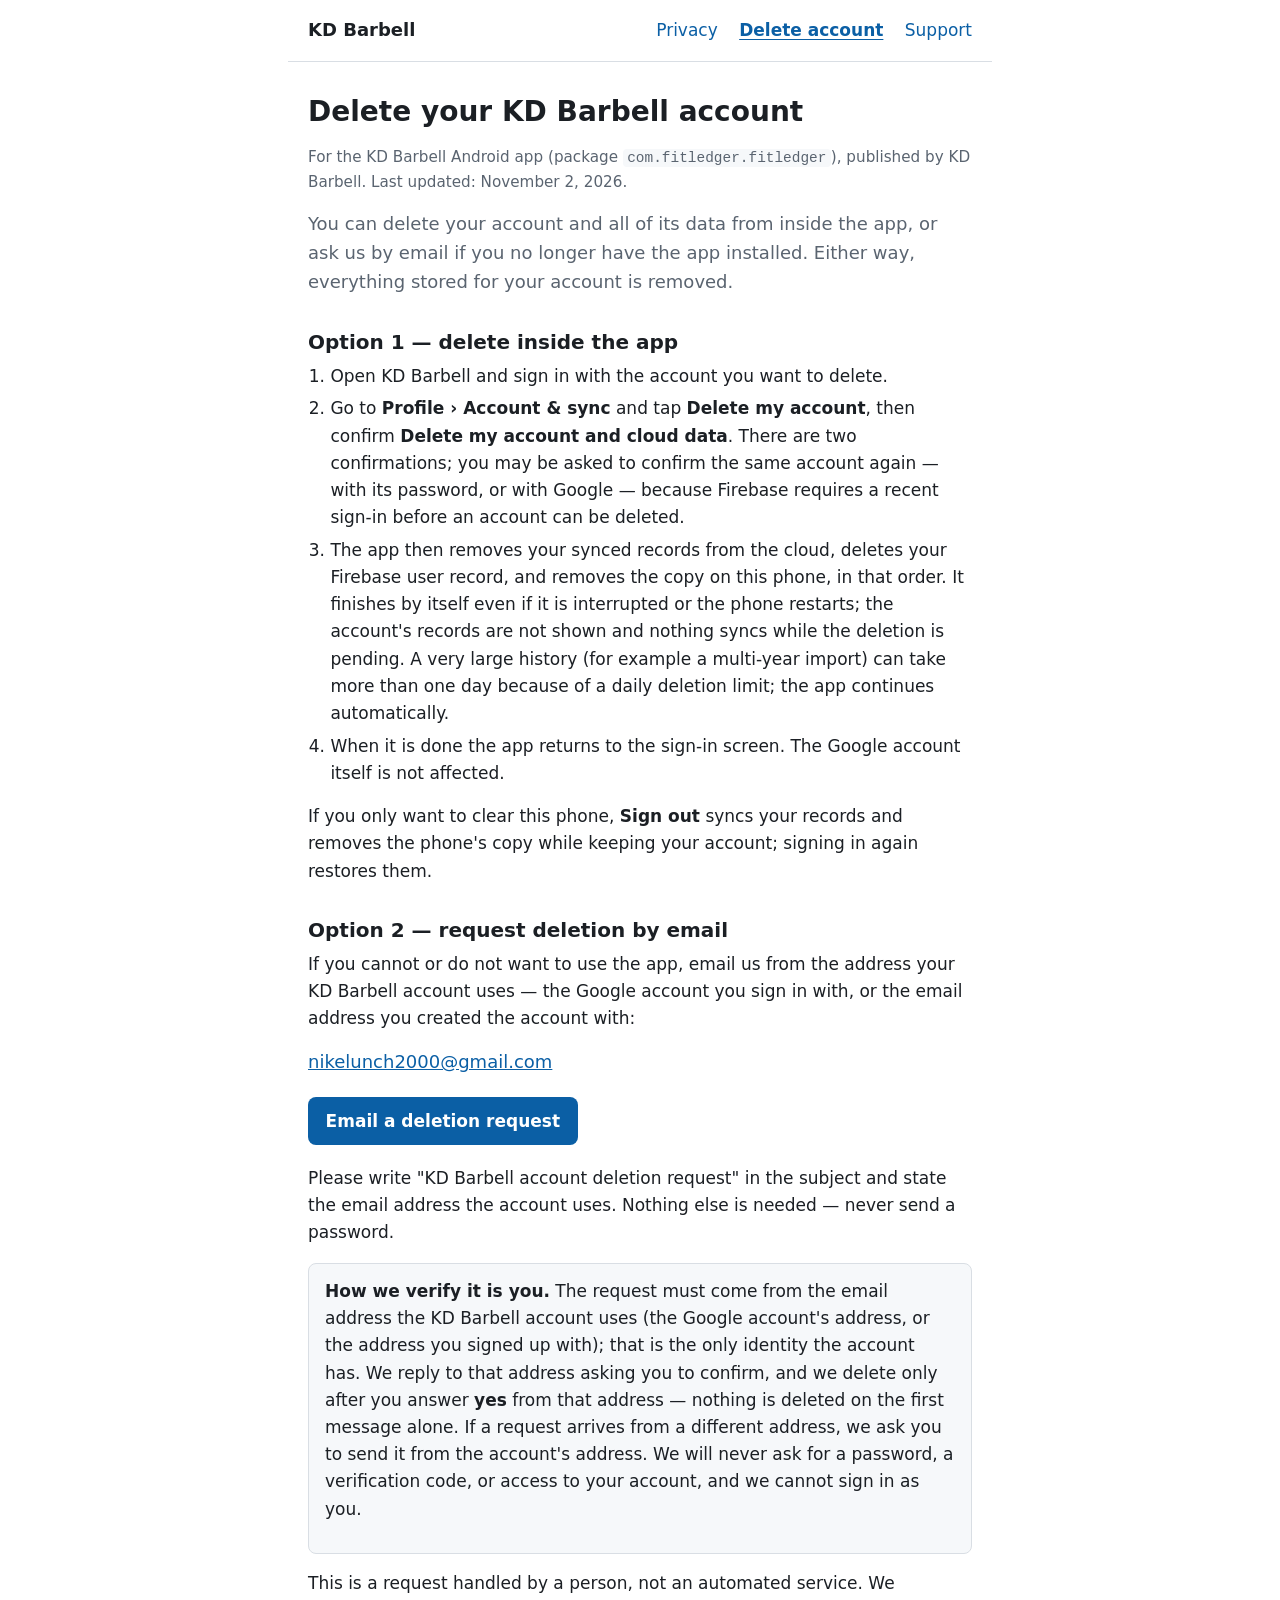
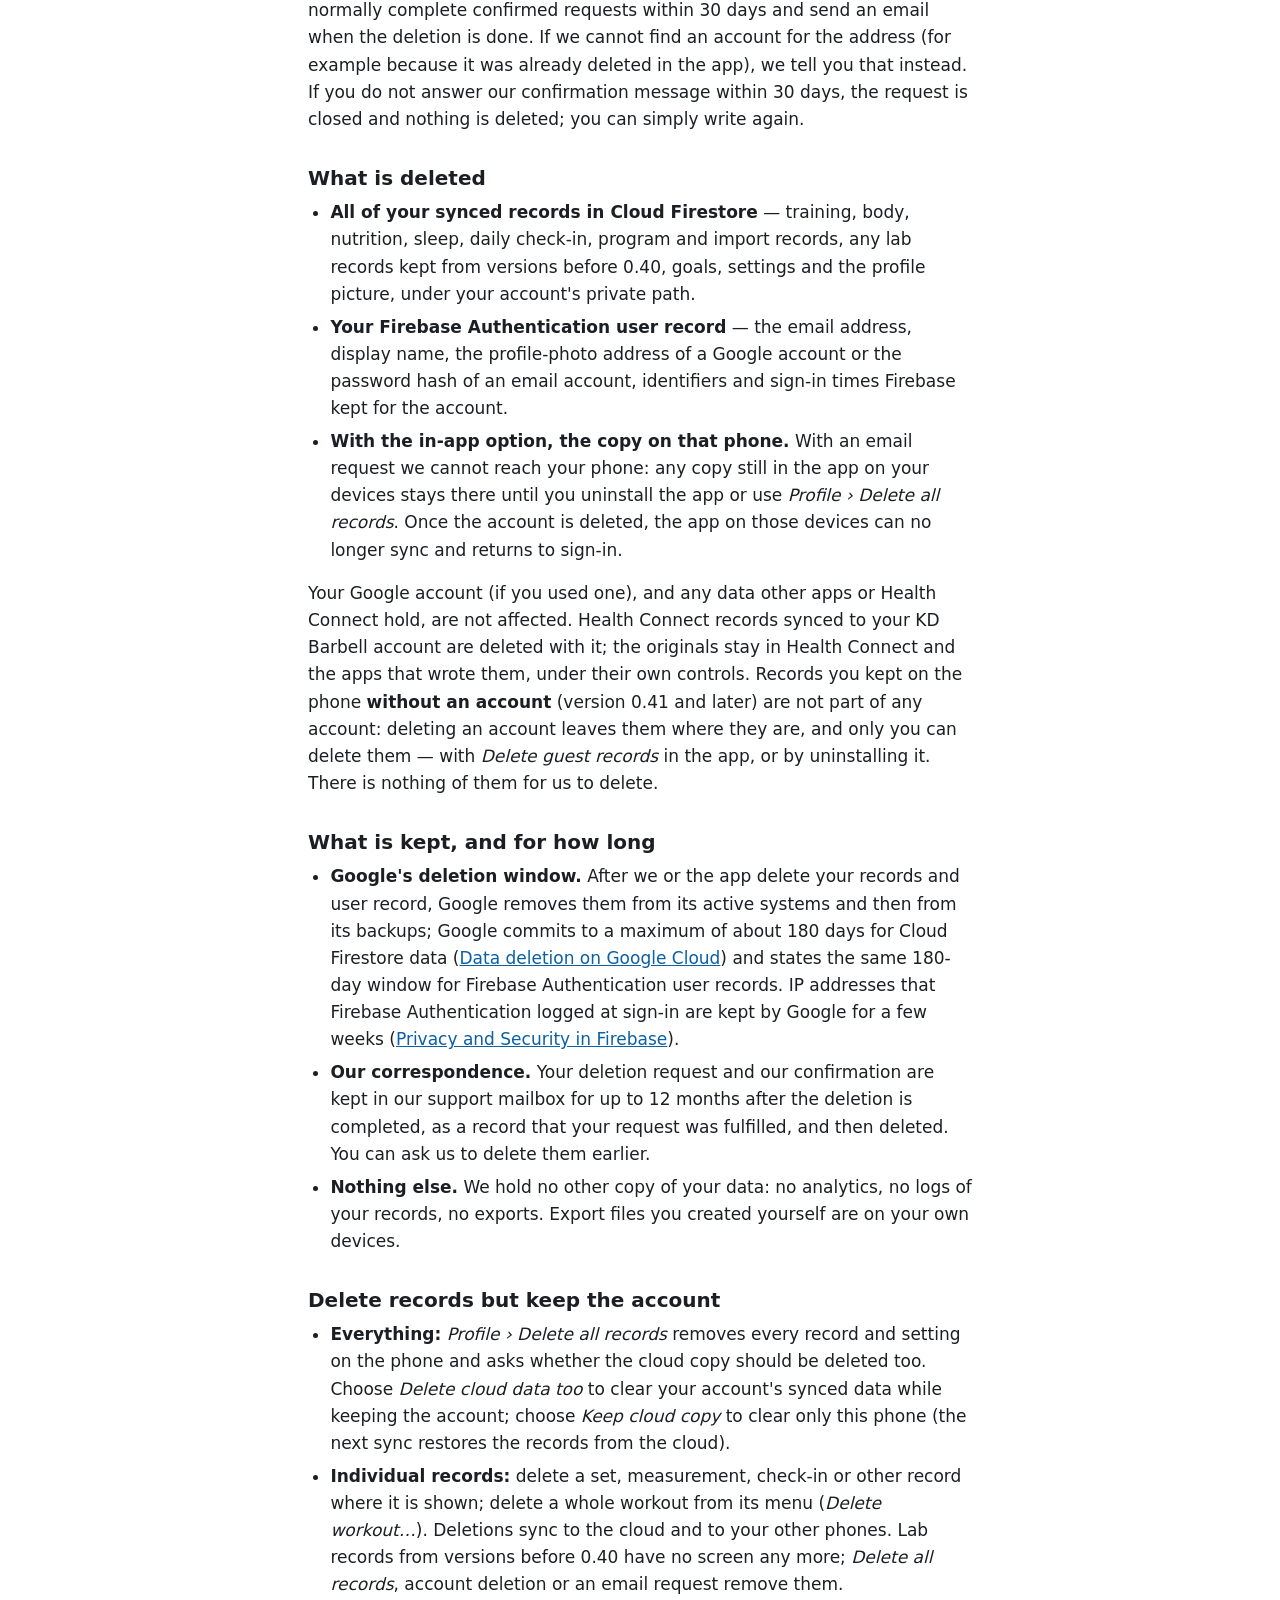
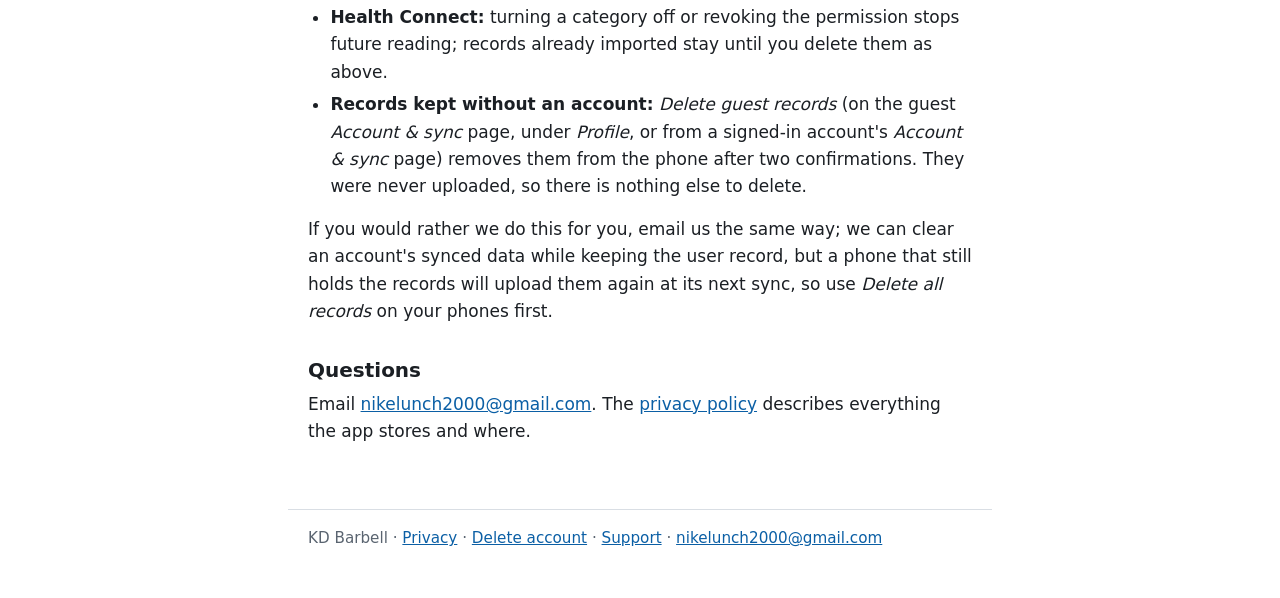
==== commit fc886da6: "Document v0.41 guest mode and explicit account copy" ====
--- a/delete-account.html
+++ b/delete-account.html
@@ -20,7 +20,7 @@
 
   <main>
     <h1>Delete your KD Barbell account</h1>
-    <p class="meta">For the KD Barbell Android app (package <code>com.fitledger.fitledger</code>), published by KD Barbell. Last updated: October 30, 2026.</p>
+    <p class="meta">For the KD Barbell Android app (package <code>com.fitledger.fitledger</code>), published by KD Barbell. Last updated: November 2, 2026.</p>
 
     <p class="lead">You can delete your account and all of its data from inside the app, or ask us by email if you no longer have the app installed. Either way, everything stored for your account is removed.</p>
 
@@ -49,7 +49,7 @@
       <li><strong>Your Firebase Authentication user record</strong> — the email address, display name, the profile-photo address of a Google account or the password hash of an email account, identifiers and sign-in times Firebase kept for the account.</li>
       <li><strong>With the in-app option, the copy on that phone.</strong> With an email request we cannot reach your phone: any copy still in the app on your devices stays there until you uninstall the app or use <em>Profile › Delete all records</em>. Once the account is deleted, the app on those devices can no longer sync and returns to sign-in.</li>
     </ul>
-    <p>Your Google account (if you used one), and any data other apps or Health Connect hold, are not affected. Records you imported from Health Connect were copied into your KD Barbell account and are deleted with it; the originals stay in Health Connect and the apps that wrote them, under their own controls.</p>
+    <p>Your Google account (if you used one), and any data other apps or Health Connect hold, are not affected. Health Connect records synced to your KD Barbell account are deleted with it; the originals stay in Health Connect and the apps that wrote them, under their own controls. Records you kept on the phone <strong>without an account</strong> (version 0.41 and later) are not part of any account: deleting an account leaves them where they are, and only you can delete them — with <em>Delete guest records</em> in the app, or by uninstalling it. There is nothing of them for us to delete.</p>
 
     <h2 id="retained">What is kept, and for how long</h2>
     <ul>
@@ -63,6 +63,7 @@
       <li><strong>Everything:</strong> <em>Profile › Delete all records</em> removes every record and setting on the phone and asks whether the cloud copy should be deleted too. Choose <em>Delete cloud data too</em> to clear your account's synced data while keeping the account; choose <em>Keep cloud copy</em> to clear only this phone (the next sync restores the records from the cloud).</li>
       <li><strong>Individual records:</strong> delete a set, measurement, check-in or other record where it is shown; delete a whole workout from its menu (<em>Delete workout…</em>). Deletions sync to the cloud and to your other phones. Lab records from versions before 0.40 have no screen any more; <em>Delete all records</em>, account deletion or an email request remove them.</li>
       <li><strong>Health Connect:</strong> turning a category off or revoking the permission stops future reading; records already imported stay until you delete them as above.</li>
+      <li><strong>Records kept without an account:</strong> <em>Delete guest records</em> (on the guest <em>Account &amp; sync</em> page, under <em>Profile</em>, or from a signed-in account's <em>Account &amp; sync</em> page) removes them from the phone after two confirmations. They were never uploaded, so there is nothing else to delete.</li>
     </ul>
     <p>If you would rather we do this for you, email us the same way; we can clear an account's synced data while keeping the user record, but a phone that still holds the records will upload them again at its next sync, so use <em>Delete all records</em> on your phones first.</p>
 
